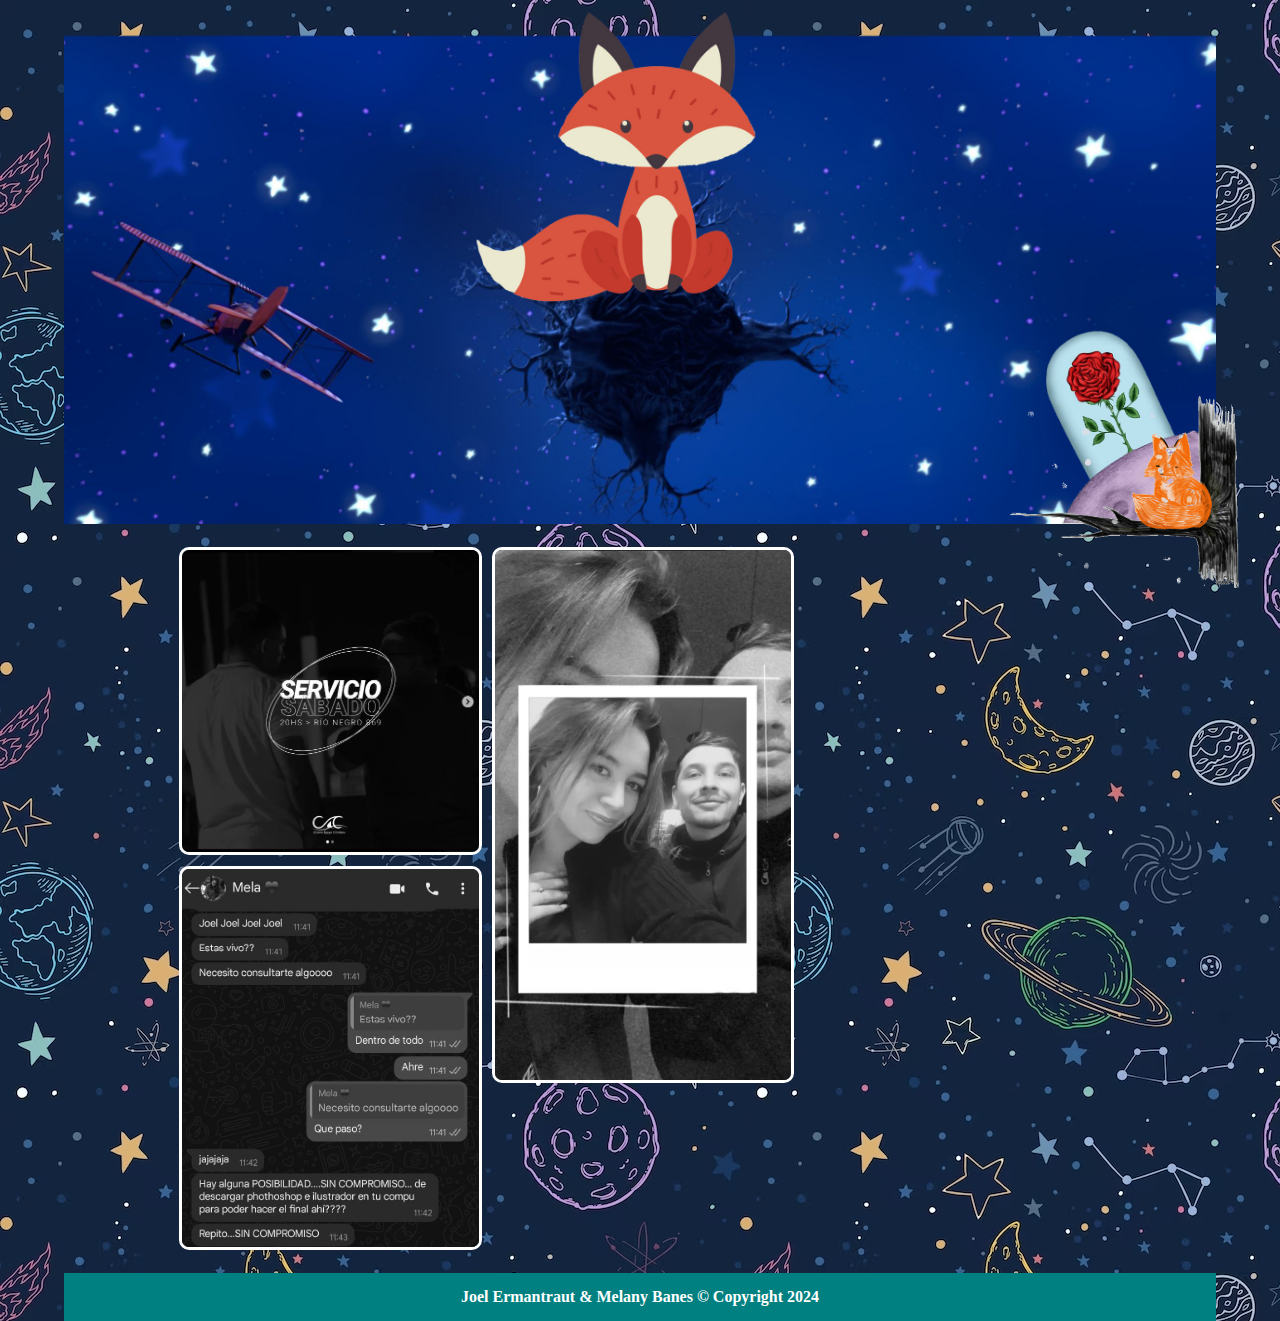
==== subpages/gallery/gallery-index.html @ 261c9339 "Big changes. Added GIFs, new pages, applied lazy load" ====
<!DOCTYPE html>
<html lang="es">
<head>
    <meta charset="UTF-8">
    <meta name="viewport" content="width=device-width, initial-scale=1.0">
    <link rel="stylesheet" href="../../css/reset.css">
    <link rel="stylesheet" href="../../css/styles.css">
    <link rel="stylesheet" href="../../css/media-queries.css">
    <link rel="stylesheet" href="styles.css">
    <link type="text/css" rel="stylesheet" href="../../css/lightgallery-bundle.min.css" />
    <title>Galeria</title>
</head>
<body>
    <div class="container">

        <div class="container-shadow">

            <div class="intro">
                <img src="../../images/intro.png" alt="Portada">
    
                <div class="fox-in-tree">
                    <img src="../../images/fox-in-tree.gif" alt="Fox in Tree">
                </div>
            </div>

            <div id="lightgallery"></div>

            <div class="footer">
                <p>Joel Ermantraut & Melany Banes © Copyright 2024</p>
            </div>

        </div>

    </div>
    <script type="text/javascript" src="../../js/lightgallery.min.js"></script>
    <script type="text/javascript" src="script.js"></script>
</body>
</html>
---- css/styles.css ----
html, body, .container {
    color: rgb(255, 255, 255);
}

img {
    width: 100%;
    height: auto;
}

a {
    color: white;
}
a:visited {
    color: white;
}

.container {
    background-image: url("../images/space-background.jpg");
    background-repeat: repeat;

    overflow: hidden;

    display: flex;
    justify-content: center;
}

.intro {
    position: relative;
}

.fox-in-tree {
    position: absolute;
    right: -2%;
    top: 75%;
    z-index: 1000;

    width: 20%;
}

.title {
    text-align: center;
    font-size: 2.25em;

    padding: 0.5em;
    margin: .5em 0;

    background: black;
}

.pink-button {
    cursor: pointer;
}

.first-chat {
    margin: .5em 0;

    display: flex;
    justify-content: center;
    align-items: start;
}
.first-chat .subtitle {
    font-size: 1.5em;

    margin: 0.5em 0.25em;
    padding: 0.5em;
    border-bottom: 1px solid white;
}
.first-chat .img-wrapper {
    display: flex;
    padding: 0 0.5em;
}
.first-chat .img-wrapper img {
    margin-right: .1em;
}

.inline-gallery-container {
    width: 35%;

    height: 0;
    padding-bottom: 65%;
}

.first-chat .subpages {
    width: 50%;

    margin-left: 2em;
}
.first-chat .subpages h1 {
    font-size: 2em;

    background: black;

    padding: 0.5em;
}
.first-chat .subpages .planets {
    display: flex;
    justify-content: start;
    align-items: center;
}
.first-chat .subpages .planets .planet {
    width: 30%;
    height: 30%;

    margin: 1em;

    position: relative;

    cursor: pointer;
}
.first-chat .subpages .planets .planet img {
    width: 100%;
}
.first-chat .subpages .planets .planet div[class^='icon-'] {
    width: 100%;

    font-size: 2em;
    text-align: center;

    position: absolute;
    top: 50%;

    transform: translateY(-50%);
}

.phrase-bd, .title-bd {
    background: linear-gradient(
        45deg,
        rgba(255, 0, 0, 1) 0%,
        rgba(255, 154, 0, 1) 10%,
        rgba(208, 222, 33, 1) 20%,
        rgba(79, 220, 74, 1) 30%,
        rgba(63, 218, 216, 1) 40%,
        rgba(47, 201, 226, 1) 50%,
        rgba(28, 127, 238, 1) 60%,
        rgba(95, 21, 242, 1) 70%,
        rgba(186, 12, 248, 1) 80%,
        rgba(251, 7, 217, 1) 90%,
        rgba(255, 0, 0, 1) 100%
    );

    height: 2px;
    width: 100%;

    margin-top: 0.35em;
}

.phrase {
    color: white;
    font-weight: bold;

    text-align: center;
    font-size: 1.75em;

    padding: 0.5em;
    margin: 0.5em 0;

    background: black;
}

.phrase-1 span {
    color: rgb(255, 9, 173);
    font-weight: bold;
}
.phrase-1.white {
    color: white;
}
.phrase-1.pink {
    color: rgb(255, 9, 173);

    transition: color 1s;
}

.inline-gallery-container {
    background-color: rgba(0, 0, 0, 0.5);
}

.to-top {
    width: 7%;
    border: 2px solid white;

    position: fixed;
    right: 2em;
    bottom: 1em;

    display: block;
}
.to-top.hide {
    visibility: hidden;
    opacity: 0;

    transition: all .5s;
}
.to-top.show {
    visibility: visible;
    opacity: 1;

    cursor: pointer;

    transition: all .5s;
}
.to-top p {
    position: absolute;
    top: 0;
    left: 0;

    width: 100%;
    height: 100%;

    display: flex;
    justify-content: center;
    align-items: center;
    
    background: rgba(0, 0, 0, 0.5);

    font-size: 3em;
    color: white;

    cursor: pointer;
}

.footer {
    padding: 1em;
    
    text-align: center;
    font-size: 1em;
    font-weight: bold;

    background: teal;
}
---- css/media-queries.css ----
@media screen and (min-width: 1200px) {
    body {
        font-size: 16px;
    }
    .container-shadow {
        width: 90vw;
    }
    #lightgallery {
        column-count: 3;
        /* Esta linea hace la magia */
    }
}

@media screen and (min-width: 768px) and (max-width: 1200px) {
    body {
        font-size: 14px;
    }
    .container-shadow {
        width: 100vw;
    }
    #lightgallery {
        column-count: 2;
        /* Esta linea hace la magia */
    }
}

@media screen and (min-width: 300px) and (max-width: 768px) {
    body {
        font-size: 12px;
    }
    .container-shadow {
        width: 100vw;
    }
    #lightgallery {
        column-count: 1;
        /* Esta linea hace la magia */
    }
}
---- subpages/gallery/styles.css ----
#lightgallery {
    max-width: 80%;

    margin: 1em auto;
}
#lightgallery img {
    margin: 0.25em 0;
    border: 3px solid white;
    border-radius: 10px;

    filter: grayscale(100);
}
---- css/lightgallery-bundle.min.css ----
@font-face{font-family:lg;src:url(../fonts/lg.woff2?io9a6k) format("woff2"),url(../fonts/lg.ttf?io9a6k) format("truetype"),url(../fonts/lg.woff?io9a6k) format("woff"),url(../fonts/lg.svg?io9a6k#lg) format("svg");font-weight:400;font-style:normal;font-display:block}.lg-icon{font-family:lg!important;speak:never;font-style:normal;font-weight:400;font-variant:normal;text-transform:none;line-height:1;-webkit-font-smoothing:antialiased;-moz-osx-font-smoothing:grayscale}.lg-container{font-family:system-ui,-apple-system,"Segoe UI",Roboto,"Helvetica Neue",Arial,"Noto Sans","Liberation Sans",sans-serif,"Apple Color Emoji","Segoe UI Emoji","Segoe UI Symbol","Noto Color Emoji"}.lg-next,.lg-prev{background-color:rgba(0,0,0,.45);border-radius:2px;color:#999;cursor:pointer;display:block;font-size:22px;margin-top:-10px;padding:8px 10px 9px;position:absolute;top:50%;z-index:1084;outline:0;border:none}.lg-next.disabled,.lg-prev.disabled{opacity:0!important;cursor:default}.lg-next:hover:not(.disabled),.lg-prev:hover:not(.disabled){color:#fff}.lg-single-item .lg-next,.lg-single-item .lg-prev{display:none}.lg-next{right:20px}.lg-next:before{content:"\e095"}.lg-prev{left:20px}.lg-prev:after{content:"\e094"}@-webkit-keyframes lg-right-end{0%{left:0}50%{left:-30px}100%{left:0}}@-moz-keyframes lg-right-end{0%{left:0}50%{left:-30px}100%{left:0}}@-ms-keyframes lg-right-end{0%{left:0}50%{left:-30px}100%{left:0}}@keyframes lg-right-end{0%{left:0}50%{left:-30px}100%{left:0}}@-webkit-keyframes lg-left-end{0%{left:0}50%{left:30px}100%{left:0}}@-moz-keyframes lg-left-end{0%{left:0}50%{left:30px}100%{left:0}}@-ms-keyframes lg-left-end{0%{left:0}50%{left:30px}100%{left:0}}@keyframes lg-left-end{0%{left:0}50%{left:30px}100%{left:0}}.lg-outer.lg-right-end .lg-object{-webkit-animation:lg-right-end .3s;-o-animation:lg-right-end .3s;animation:lg-right-end .3s;position:relative}.lg-outer.lg-left-end .lg-object{-webkit-animation:lg-left-end .3s;-o-animation:lg-left-end .3s;animation:lg-left-end .3s;position:relative}.lg-toolbar{z-index:1082;left:0;position:absolute;top:0;width:100%}.lg-media-overlap .lg-toolbar{background-image:linear-gradient(0deg,rgba(0,0,0,0),rgba(0,0,0,.4))}.lg-toolbar .lg-icon{color:#999;cursor:pointer;float:right;font-size:24px;height:47px;line-height:27px;padding:10px 0;text-align:center;width:50px;text-decoration:none!important;outline:medium none;will-change:color;-webkit-transition:color .2s linear;-o-transition:color .2s linear;transition:color .2s linear;background:0 0;border:none;box-shadow:none}.lg-toolbar .lg-icon.lg-icon-18{font-size:18px}.lg-toolbar .lg-icon:hover{color:#fff}.lg-toolbar .lg-close:after{content:"\e070"}.lg-toolbar .lg-maximize{font-size:22px}.lg-toolbar .lg-maximize:after{content:"\e90a"}.lg-toolbar .lg-download:after{content:"\e0f2"}.lg-sub-html{color:#eee;font-size:16px;padding:10px 40px;text-align:center;z-index:1080;opacity:0;-webkit-transition:opacity .2s ease-out 0s;-o-transition:opacity .2s ease-out 0s;transition:opacity .2s ease-out 0s}.lg-sub-html h4{margin:0;font-size:13px;font-weight:700}.lg-sub-html p{font-size:12px;margin:5px 0 0}.lg-sub-html a{color:inherit}.lg-sub-html a:hover{text-decoration:underline}.lg-media-overlap .lg-sub-html{background-image:linear-gradient(180deg,rgba(0,0,0,0),rgba(0,0,0,.6))}.lg-item .lg-sub-html{position:absolute;bottom:0;right:0;left:0}.lg-error-msg{font-size:14px;color:#999}.lg-counter{color:#999;display:inline-block;font-size:16px;padding-left:20px;padding-top:12px;height:47px;vertical-align:middle}.lg-closing .lg-next,.lg-closing .lg-prev,.lg-closing .lg-sub-html,.lg-closing .lg-toolbar{opacity:0;-webkit-transition:-webkit-transform .08 cubic-bezier(0,0,.25,1) 0s,opacity .08 cubic-bezier(0,0,.25,1) 0s,color .08 linear;-moz-transition:-moz-transform .08 cubic-bezier(0,0,.25,1) 0s,opacity .08 cubic-bezier(0,0,.25,1) 0s,color .08 linear;-o-transition:-o-transform .08 cubic-bezier(0,0,.25,1) 0s,opacity .08 cubic-bezier(0,0,.25,1) 0s,color .08 linear;transition:transform .08 cubic-bezier(0,0,.25,1) 0s,opacity .08 cubic-bezier(0,0,.25,1) 0s,color .08 linear}body:not(.lg-from-hash) .lg-outer.lg-start-zoom .lg-item:not(.lg-zoomable) .lg-img-wrap,body:not(.lg-from-hash) .lg-outer.lg-start-zoom .lg-item:not(.lg-zoomable) .lg-video-cont{opacity:0;-moz-transform:scale3d(.5,.5,.5);-o-transform:scale3d(.5,.5,.5);-ms-transform:scale3d(.5,.5,.5);-webkit-transform:scale3d(.5,.5,.5);transform:scale3d(.5,.5,.5);will-change:transform,opacity;-webkit-transition:-webkit-transform 250ms cubic-bezier(0,0,.25,1) 0s,opacity 250ms cubic-bezier(0,0,.25,1)!important;-moz-transition:-moz-transform 250ms cubic-bezier(0,0,.25,1) 0s,opacity 250ms cubic-bezier(0,0,.25,1)!important;-o-transition:-o-transform 250ms cubic-bezier(0,0,.25,1) 0s,opacity 250ms cubic-bezier(0,0,.25,1)!important;transition:transform 250ms cubic-bezier(0,0,.25,1) 0s,opacity 250ms cubic-bezier(0,0,.25,1)!important}body:not(.lg-from-hash) .lg-outer.lg-start-zoom .lg-item:not(.lg-zoomable).lg-complete .lg-img-wrap,body:not(.lg-from-hash) .lg-outer.lg-start-zoom .lg-item:not(.lg-zoomable).lg-complete .lg-video-cont{opacity:1;-moz-transform:scale3d(1,1,1);-o-transform:scale3d(1,1,1);-ms-transform:scale3d(1,1,1);-webkit-transform:scale3d(1,1,1);transform:scale3d(1,1,1)}.lg-icon:focus-visible{color:#fff;border-radius:3px;outline:1px dashed rgba(255,255,255,.6)}.lg-toolbar .lg-icon:focus-visible{border-radius:8px;outline-offset:-5px}.lg-outer .lg-thumb-outer{background-color:#0d0a0a;width:100%;max-height:350px;overflow:hidden;float:left}.lg-outer .lg-thumb-outer.lg-grab .lg-thumb-item{cursor:-webkit-grab;cursor:-moz-grab;cursor:-o-grab;cursor:-ms-grab;cursor:grab}.lg-outer .lg-thumb-outer.lg-grabbing .lg-thumb-item{cursor:move;cursor:-webkit-grabbing;cursor:-moz-grabbing;cursor:-o-grabbing;cursor:-ms-grabbing;cursor:grabbing}.lg-outer .lg-thumb-outer.lg-dragging .lg-thumb{-webkit-transition-duration:0s!important;transition-duration:0s!important}.lg-outer .lg-thumb-outer.lg-rebuilding-thumbnails .lg-thumb{-webkit-transition-duration:0s!important;transition-duration:0s!important}.lg-outer .lg-thumb-outer.lg-thumb-align-middle{text-align:center}.lg-outer .lg-thumb-outer.lg-thumb-align-left{text-align:left}.lg-outer .lg-thumb-outer.lg-thumb-align-right{text-align:right}.lg-outer.lg-single-item .lg-thumb-outer{display:none}.lg-outer .lg-thumb{padding:5px 0;height:100%;margin-bottom:-5px;display:inline-block;vertical-align:middle}@media (min-width:768px){.lg-outer .lg-thumb{padding:10px 0}}.lg-outer .lg-thumb-item{cursor:pointer;float:left;overflow:hidden;height:100%;border-radius:2px;margin-bottom:5px;will-change:border-color}@media (min-width:768px){.lg-outer .lg-thumb-item{border-radius:4px;border:2px solid #fff;-webkit-transition:border-color .25s ease;-o-transition:border-color .25s ease;transition:border-color .25s ease}}.lg-outer .lg-thumb-item.active,.lg-outer .lg-thumb-item:hover{border-color:#a90707}.lg-outer .lg-thumb-item img{width:100%;height:100%;object-fit:cover;display:block}.lg-outer.lg-can-toggle .lg-item{padding-bottom:0}.lg-outer .lg-toggle-thumb:after{content:"\e1ff"}.lg-outer.lg-animate-thumb .lg-thumb{-webkit-transition-timing-function:cubic-bezier(.215,.61,.355,1);transition-timing-function:cubic-bezier(.215,.61,.355,1)}.lg-outer .lg-video-cont{text-align:center;display:inline-block;vertical-align:middle;position:relative}.lg-outer .lg-video-cont .lg-object{width:100%!important;height:100%!important}.lg-outer .lg-has-iframe .lg-video-cont{-webkit-overflow-scrolling:touch;overflow:auto}.lg-outer .lg-video-object{position:absolute;left:0;right:0;width:100%;height:100%;top:0;bottom:0;z-index:3}.lg-outer .lg-video-poster{z-index:1}.lg-outer .lg-has-video .lg-video-object{opacity:0;will-change:opacity;-webkit-transition:opacity .3s ease-in;-o-transition:opacity .3s ease-in;transition:opacity .3s ease-in}.lg-outer .lg-has-video.lg-video-loaded .lg-video-play-button,.lg-outer .lg-has-video.lg-video-loaded .lg-video-poster{opacity:0!important}.lg-outer .lg-has-video.lg-video-loaded .lg-video-object{opacity:1}@keyframes lg-play-stroke{0%{stroke-dasharray:1,200;stroke-dashoffset:0}50%{stroke-dasharray:89,200;stroke-dashoffset:-35px}100%{stroke-dasharray:89,200;stroke-dashoffset:-124px}}@keyframes lg-play-rotate{100%{-webkit-transform:rotate(360deg);transform:rotate(360deg)}}.lg-video-play-button{width:18%;max-width:140px;position:absolute;top:50%;left:50%;z-index:2;cursor:pointer;transform:translate(-50%,-50%) scale(1);will-change:opacity,transform;-webkit-transition:-webkit-transform .25s cubic-bezier(.17,.88,.32,1.28),opacity .1s;-moz-transition:-moz-transform .25s cubic-bezier(.17,.88,.32,1.28),opacity .1s;-o-transition:-o-transform .25s cubic-bezier(.17,.88,.32,1.28),opacity .1s;transition:transform .25s cubic-bezier(.17,.88,.32,1.28),opacity .1s}.lg-video-play-button:hover .lg-video-play-icon,.lg-video-play-button:hover .lg-video-play-icon-bg{opacity:1}.lg-video-play-icon-bg{fill:none;stroke-width:3%;stroke:#fcfcfc;opacity:.6;will-change:opacity;-webkit-transition:opacity .12s ease-in;-o-transition:opacity .12s ease-in;transition:opacity .12s ease-in}.lg-video-play-icon-circle{position:absolute;top:0;left:0;bottom:0;right:0;fill:none;stroke-width:3%;stroke:rgba(30,30,30,.9);stroke-opacity:1;stroke-linecap:round;stroke-dasharray:200;stroke-dashoffset:200}.lg-video-play-icon{position:absolute;width:25%;max-width:120px;left:50%;top:50%;transform:translate3d(-50%,-50%,0);opacity:.6;will-change:opacity;-webkit-transition:opacity .12s ease-in;-o-transition:opacity .12s ease-in;transition:opacity .12s ease-in}.lg-video-play-icon .lg-video-play-icon-inner{fill:#fcfcfc}.lg-video-loading .lg-video-play-icon-circle{animation:lg-play-rotate 2s linear .25s infinite,lg-play-stroke 1.5s ease-in-out .25s infinite}.lg-video-loaded .lg-video-play-button{opacity:0;transform:translate(-50%,-50%) scale(.7)}.lg-progress-bar{background-color:#333;height:5px;left:0;position:absolute;top:0;width:100%;z-index:1083;opacity:0;will-change:opacity;-webkit-transition:opacity 80ms ease 0s;-moz-transition:opacity 80ms ease 0s;-o-transition:opacity 80ms ease 0s;transition:opacity 80ms ease 0s}.lg-progress-bar .lg-progress{background-color:#a90707;height:5px;width:0}.lg-progress-bar.lg-start .lg-progress{width:100%}.lg-show-autoplay .lg-progress-bar{opacity:1}.lg-autoplay-button:after{content:"\e01d"}.lg-show-autoplay .lg-autoplay-button:after{content:"\e01a"}.lg-single-item .lg-autoplay-button{opacity:.75;pointer-events:none}.lg-outer.lg-css3.lg-zoom-dragging .lg-item.lg-complete.lg-zoomable .lg-image,.lg-outer.lg-css3.lg-zoom-dragging .lg-item.lg-complete.lg-zoomable .lg-img-wrap{-webkit-transition-duration:0s!important;transition-duration:0s!important}.lg-outer.lg-use-transition-for-zoom .lg-item.lg-complete.lg-zoomable .lg-img-wrap{will-change:transform;-webkit-transition:-webkit-transform .5s cubic-bezier(.12,.415,.01,1.19) 0s;-moz-transition:-moz-transform .5s cubic-bezier(.12,.415,.01,1.19) 0s;-o-transition:-o-transform .5s cubic-bezier(.12,.415,.01,1.19) 0s;transition:transform .5s cubic-bezier(.12,.415,.01,1.19) 0s}.lg-outer.lg-use-transition-for-zoom.lg-zoom-drag-transition .lg-item.lg-complete.lg-zoomable .lg-img-wrap{will-change:transform;-webkit-transition:-webkit-transform .8s cubic-bezier(0,0,.25,1) 0s;-moz-transition:-moz-transform .8s cubic-bezier(0,0,.25,1) 0s;-o-transition:-o-transform .8s cubic-bezier(0,0,.25,1) 0s;transition:transform .8s cubic-bezier(0,0,.25,1) 0s}.lg-outer .lg-item.lg-complete.lg-zoomable .lg-img-wrap{-webkit-transform:translate3d(0,0,0);transform:translate3d(0,0,0);-webkit-backface-visibility:hidden;-moz-backface-visibility:hidden;backface-visibility:hidden}.lg-outer .lg-item.lg-complete.lg-zoomable .lg-dummy-img,.lg-outer .lg-item.lg-complete.lg-zoomable .lg-image{-webkit-transform:scale3d(1,1,1);transform:scale3d(1,1,1);-webkit-transition:-webkit-transform .5s cubic-bezier(.12,.415,.01,1.19) 0s,opacity .15s!important;-moz-transition:-moz-transform .5s cubic-bezier(.12,.415,.01,1.19) 0s,opacity .15s!important;-o-transition:-o-transform .5s cubic-bezier(.12,.415,.01,1.19) 0s,opacity .15s!important;transition:transform .5s cubic-bezier(.12,.415,.01,1.19) 0s,opacity .15s!important;-webkit-backface-visibility:hidden;-moz-backface-visibility:hidden;backface-visibility:hidden}.lg-outer .lg-item.lg-complete.lg-zoomable .lg-dummy-img.no-transition,.lg-outer .lg-item.lg-complete.lg-zoomable .lg-image.no-transition{transition:none!important}.lg-outer .lg-item.lg-complete.lg-zoomable .lg-dummy-img.reset-transition,.lg-outer .lg-item.lg-complete.lg-zoomable .lg-image.reset-transition{transform:scale3d(1,1,1) translate3d(-50%,-50%,0)!important;max-width:none!important;max-height:none!important;top:50%!important;left:50%!important}.lg-outer .lg-item.lg-complete.lg-zoomable .lg-dummy-img.reset-transition-x,.lg-outer .lg-item.lg-complete.lg-zoomable .lg-image.reset-transition-x{transform:scale3d(1,1,1) translate3d(-50%,0,0)!important;top:0!important;left:50%!important;max-width:none!important;max-height:none!important}.lg-outer .lg-item.lg-complete.lg-zoomable .lg-dummy-img.reset-transition-y,.lg-outer .lg-item.lg-complete.lg-zoomable .lg-image.reset-transition-y{transform:scale3d(1,1,1) translate3d(0,-50%,0)!important;top:50%!important;left:0!important;max-width:none!important;max-height:none!important}.lg-icon.lg-zoom-in:after{content:"\e311"}.lg-actual-size .lg-icon.lg-zoom-in{opacity:.5;pointer-events:none}.lg-icon.lg-actual-size{font-size:20px}.lg-icon.lg-actual-size:after{content:"\e033"}.lg-icon.lg-zoom-out{opacity:.5;pointer-events:none}.lg-icon.lg-zoom-out:after{content:"\e312"}.lg-zoomed .lg-icon.lg-zoom-out{opacity:1;pointer-events:auto}.lg-outer.lg-first-slide-loading .lg-actual-size,.lg-outer.lg-first-slide-loading .lg-zoom-in,.lg-outer.lg-first-slide-loading .lg-zoom-out,.lg-outer[data-lg-slide-type=iframe] .lg-actual-size,.lg-outer[data-lg-slide-type=iframe] .lg-zoom-in,.lg-outer[data-lg-slide-type=iframe] .lg-zoom-out,.lg-outer[data-lg-slide-type=video] .lg-actual-size,.lg-outer[data-lg-slide-type=video] .lg-zoom-in,.lg-outer[data-lg-slide-type=video] .lg-zoom-out{opacity:.75;pointer-events:none}.lg-outer .lg-pager-outer{text-align:center;z-index:1080;height:10px;margin-bottom:10px}.lg-outer .lg-pager-outer.lg-pager-hover .lg-pager-cont{overflow:visible}.lg-outer.lg-single-item .lg-pager-outer{display:none}.lg-outer .lg-pager-cont{cursor:pointer;display:inline-block;overflow:hidden;position:relative;vertical-align:top;margin:0 5px}.lg-outer .lg-pager-cont:hover .lg-pager-thumb-cont{opacity:1;-webkit-transform:translate3d(0,0,0);transform:translate3d(0,0,0)}.lg-outer .lg-pager-cont.lg-pager-active .lg-pager{box-shadow:0 0 0 2px #fff inset}.lg-outer .lg-pager-thumb-cont{background-color:#fff;color:#fff;bottom:100%;height:83px;left:0;margin-bottom:20px;margin-left:-60px;opacity:0;padding:5px;position:absolute;width:120px;border-radius:3px;will-change:transform,opacity;-webkit-transition:opacity .15s ease 0s,-webkit-transform .15s ease 0s;-moz-transition:opacity .15s ease 0s,-moz-transform .15s ease 0s;-o-transition:opacity .15s ease 0s,-o-transform .15s ease 0s;transition:opacity .15s ease 0s,transform .15s ease 0s;-webkit-transform:translate3d(0,5px,0);transform:translate3d(0,5px,0)}.lg-outer .lg-pager-thumb-cont img{width:100%;height:100%}.lg-outer .lg-pager{background-color:rgba(255,255,255,.5);border-radius:50%;box-shadow:0 0 0 8px rgba(255,255,255,.7) inset;display:block;height:12px;-webkit-transition:box-shadow .3s ease 0s;-o-transition:box-shadow .3s ease 0s;transition:box-shadow .3s ease 0s;width:12px}.lg-outer .lg-pager:focus,.lg-outer .lg-pager:hover{box-shadow:0 0 0 8px #fff inset}.lg-outer .lg-caret{border-left:10px solid transparent;border-right:10px solid transparent;border-top:10px dashed;bottom:-10px;display:inline-block;height:0;left:50%;margin-left:-5px;position:absolute;vertical-align:middle;width:0}.lg-fullscreen:after{content:"\e20c"}.lg-fullscreen-on .lg-fullscreen:after{content:"\e20d"}.lg-outer .lg-dropdown-overlay{background-color:rgba(0,0,0,.25);bottom:0;cursor:default;left:0;position:absolute;right:0;top:0;z-index:1081;opacity:0;visibility:hidden;will-change:visibility,opacity;-webkit-transition:visibility 0s linear .18s,opacity .18s linear 0s;-o-transition:visibility 0s linear .18s,opacity .18s linear 0s;transition:visibility 0s linear .18s,opacity .18s linear 0s}.lg-outer.lg-dropdown-active .lg-dropdown,.lg-outer.lg-dropdown-active .lg-dropdown-overlay{-webkit-transition-delay:0s;transition-delay:0s;-moz-transform:translate3d(0,0,0);-o-transform:translate3d(0,0,0);-ms-transform:translate3d(0,0,0);-webkit-transform:translate3d(0,0,0);transform:translate3d(0,0,0);opacity:1;visibility:visible}.lg-outer.lg-dropdown-active .lg-share{color:#fff}.lg-outer .lg-dropdown{background-color:#fff;border-radius:2px;font-size:14px;list-style-type:none;margin:0;padding:10px 0;position:absolute;right:0;text-align:left;top:50px;opacity:0;visibility:hidden;-moz-transform:translate3d(0,5px,0);-o-transform:translate3d(0,5px,0);-ms-transform:translate3d(0,5px,0);-webkit-transform:translate3d(0,5px,0);transform:translate3d(0,5px,0);will-change:visibility,opacity,transform;-webkit-transition:-webkit-transform .18s linear 0s,visibility 0s linear .5s,opacity .18s linear 0s;-moz-transition:-moz-transform .18s linear 0s,visibility 0s linear .5s,opacity .18s linear 0s;-o-transition:-o-transform .18s linear 0s,visibility 0s linear .5s,opacity .18s linear 0s;transition:transform .18s linear 0s,visibility 0s linear .5s,opacity .18s linear 0s}.lg-outer .lg-dropdown:after{content:"";display:block;height:0;width:0;position:absolute;border:8px solid transparent;border-bottom-color:#fff;right:16px;top:-16px}.lg-outer .lg-dropdown>li:last-child{margin-bottom:0}.lg-outer .lg-dropdown>li:hover a{color:#333}.lg-outer .lg-dropdown a{color:#333;display:block;white-space:pre;padding:4px 12px;font-family:"Open Sans","Helvetica Neue",Helvetica,Arial,sans-serif;font-size:12px}.lg-outer .lg-dropdown a:hover{background-color:rgba(0,0,0,.07)}.lg-outer .lg-dropdown .lg-dropdown-text{display:inline-block;line-height:1;margin-top:-3px;vertical-align:middle}.lg-outer .lg-dropdown .lg-icon{color:#333;display:inline-block;float:none;font-size:20px;height:auto;line-height:1;margin-right:8px;padding:0;vertical-align:middle;width:auto}.lg-outer .lg-share{position:relative}.lg-outer .lg-share:after{content:"\e80d"}.lg-outer .lg-share-facebook .lg-icon{color:#3b5998}.lg-outer .lg-share-facebook .lg-icon:after{content:"\e904"}.lg-outer .lg-share-twitter .lg-icon{color:#00aced}.lg-outer .lg-share-twitter .lg-icon:after{content:"\e907"}.lg-outer .lg-share-pinterest .lg-icon{color:#cb2027}.lg-outer .lg-share-pinterest .lg-icon:after{content:"\e906"}.lg-comment-box{width:420px;max-width:100%;position:absolute;right:0;top:0;bottom:0;z-index:9999;background-color:#fff;will-change:transform;-moz-transform:translate3d(100%,0,0);-o-transform:translate3d(100%,0,0);-ms-transform:translate3d(100%,0,0);-webkit-transform:translate3d(100%,0,0);transform:translate3d(100%,0,0);-webkit-transition:-webkit-transform .4s cubic-bezier(0,0,.25,1) 0s;-moz-transition:-moz-transform .4s cubic-bezier(0,0,.25,1) 0s;-o-transition:-o-transform .4s cubic-bezier(0,0,.25,1) 0s;transition:transform .4s cubic-bezier(0,0,.25,1) 0s}.lg-comment-box .lg-comment-title{margin:0;color:#fff;font-size:18px}.lg-comment-box .lg-comment-header{background-color:#000;padding:12px 20px;position:absolute;left:0;right:0;top:0}.lg-comment-box .lg-comment-body{height:100%!important;padding-top:43px!important;width:100%!important}.lg-comment-box .fb-comments{height:100%;width:100%;background:url(../images/loading.gif) no-repeat scroll center center #fff;overflow-y:auto;display:inline-block}.lg-comment-box .fb-comments[fb-xfbml-state=rendered]{background-image:none}.lg-comment-box .fb-comments>span{max-width:100%}.lg-comment-box .lg-comment-close{position:absolute;right:5px;top:12px;cursor:pointer;font-size:20px;color:#999;will-change:color;-webkit-transition:color .2s linear;-o-transition:color .2s linear;transition:color .2s linear}.lg-comment-box .lg-comment-close:hover{color:#fff}.lg-comment-box .lg-comment-close:after{content:"\e070"}.lg-comment-box iframe{max-width:100%!important;width:100%!important}.lg-comment-box #disqus_thread{padding:0 20px}.lg-outer .lg-comment-overlay{background-color:rgba(0,0,0,.25);bottom:0;cursor:default;left:0;position:fixed;right:0;top:0;z-index:1081;opacity:0;visibility:hidden;will-change:visibility,opacity;-webkit-transition:visibility 0s linear .18s,opacity .18s linear 0s;-o-transition:visibility 0s linear .18s,opacity .18s linear 0s;transition:visibility 0s linear .18s,opacity .18s linear 0s}.lg-outer .lg-comment-toggle:after{content:"\e908"}.lg-outer.lg-comment-active .lg-comment-overlay{-webkit-transition-delay:0s;transition-delay:0s;-moz-transform:translate3d(0,0,0);-o-transform:translate3d(0,0,0);-ms-transform:translate3d(0,0,0);-webkit-transform:translate3d(0,0,0);transform:translate3d(0,0,0);opacity:1;visibility:visible}.lg-outer.lg-comment-active .lg-comment-toggle{color:#fff}.lg-outer.lg-comment-active .lg-comment-box{-moz-transform:translate3d(0,0,0);-o-transform:translate3d(0,0,0);-ms-transform:translate3d(0,0,0);-webkit-transform:translate3d(0,0,0);transform:translate3d(0,0,0)}.lg-outer .lg-img-rotate{position:absolute;left:0;right:0;top:0;bottom:0;-webkit-transition:-webkit-transform .4s cubic-bezier(0,0,.25,1) 0s;-moz-transition:-moz-transform .4s cubic-bezier(0,0,.25,1) 0s;-o-transition:-o-transform .4s cubic-bezier(0,0,.25,1) 0s;transition:transform .4s cubic-bezier(0,0,.25,1) 0s}.lg-outer[data-lg-slide-type=iframe] .lg-flip-hor,.lg-outer[data-lg-slide-type=iframe] .lg-flip-ver,.lg-outer[data-lg-slide-type=iframe] .lg-rotate-left,.lg-outer[data-lg-slide-type=iframe] .lg-rotate-right,.lg-outer[data-lg-slide-type=video] .lg-flip-hor,.lg-outer[data-lg-slide-type=video] .lg-flip-ver,.lg-outer[data-lg-slide-type=video] .lg-rotate-left,.lg-outer[data-lg-slide-type=video] .lg-rotate-right{opacity:.75;pointer-events:none}.lg-outer .lg-img-rotate:before{content:"";display:inline-block;height:100%;vertical-align:middle}.lg-rotate-left:after{content:"\e900"}.lg-rotate-right:after{content:"\e901"}.lg-icon.lg-flip-hor,.lg-icon.lg-flip-ver{font-size:26px}.lg-flip-ver:after{content:"\e903"}.lg-flip-hor:after{content:"\e902"}.lg-medium-zoom-item{cursor:zoom-in}.lg-medium-zoom .lg-outer{cursor:zoom-out}.lg-medium-zoom .lg-outer.lg-grab img.lg-object{cursor:zoom-out}.lg-medium-zoom .lg-outer.lg-grabbing img.lg-object{cursor:zoom-out}.lg-relative-caption .lg-outer .lg-sub-html{white-space:normal;bottom:auto;padding:0;background-image:none}.lg-relative-caption .lg-outer .lg-relative-caption-item{opacity:0;padding:16px 0;transition:.5s opacity ease}.lg-relative-caption .lg-outer .lg-show-caption .lg-relative-caption-item{opacity:1}.lg-group:after{content:"";display:table;clear:both}.lg-container{display:none;outline:0}.lg-container.lg-show{display:block}.lg-on{scroll-behavior:unset}.lg-overlay-open{overflow:hidden}.lg-hide-sub-html .lg-sub-html,.lg-next,.lg-pager-outer,.lg-prev,.lg-toolbar{opacity:0;will-change:transform,opacity;-webkit-transition:-webkit-transform .25s cubic-bezier(0,0,.25,1) 0s,opacity .25s cubic-bezier(0,0,.25,1) 0s;-moz-transition:-moz-transform .25s cubic-bezier(0,0,.25,1) 0s,opacity .25s cubic-bezier(0,0,.25,1) 0s;-o-transition:-o-transform .25s cubic-bezier(0,0,.25,1) 0s,opacity .25s cubic-bezier(0,0,.25,1) 0s;transition:transform .25s cubic-bezier(0,0,.25,1) 0s,opacity .25s cubic-bezier(0,0,.25,1) 0s}.lg-show-in .lg-next,.lg-show-in .lg-pager-outer,.lg-show-in .lg-prev,.lg-show-in .lg-toolbar{opacity:1}.lg-show-in.lg-hide-sub-html .lg-sub-html{opacity:1}.lg-show-in .lg-hide-items .lg-prev{opacity:0;-webkit-transform:translate3d(-10px,0,0);transform:translate3d(-10px,0,0)}.lg-show-in .lg-hide-items .lg-next{opacity:0;-webkit-transform:translate3d(10px,0,0);transform:translate3d(10px,0,0)}.lg-show-in .lg-hide-items .lg-toolbar{opacity:0;-webkit-transform:translate3d(0,-10px,0);transform:translate3d(0,-10px,0)}.lg-show-in .lg-hide-items.lg-hide-sub-html .lg-sub-html{opacity:0;-webkit-transform:translate3d(0,20px,0);transform:translate3d(0,20px,0)}.lg-outer{width:100%;height:100%;position:fixed;top:0;left:0;z-index:1050;text-align:left;opacity:.001;outline:0;will-change:auto;overflow:hidden;-webkit-transition:opacity .15s ease 0s;-o-transition:opacity .15s ease 0s;transition:opacity .15s ease 0s}.lg-outer *{-webkit-box-sizing:border-box;-moz-box-sizing:border-box;box-sizing:border-box}.lg-outer.lg-zoom-from-image{opacity:1}.lg-outer.lg-visible{opacity:1}.lg-outer.lg-css3 .lg-item:not(.lg-start-end-progress).lg-current,.lg-outer.lg-css3 .lg-item:not(.lg-start-end-progress).lg-next-slide,.lg-outer.lg-css3 .lg-item:not(.lg-start-end-progress).lg-prev-slide{-webkit-transition-duration:inherit!important;transition-duration:inherit!important;-webkit-transition-timing-function:inherit!important;transition-timing-function:inherit!important}.lg-outer.lg-css3.lg-dragging .lg-item.lg-current,.lg-outer.lg-css3.lg-dragging .lg-item.lg-next-slide,.lg-outer.lg-css3.lg-dragging .lg-item.lg-prev-slide{-webkit-transition-duration:0s!important;transition-duration:0s!important;opacity:1}.lg-outer.lg-grab img.lg-object{cursor:-webkit-grab;cursor:-moz-grab;cursor:-o-grab;cursor:-ms-grab;cursor:grab}.lg-outer.lg-grabbing img.lg-object{cursor:move;cursor:-webkit-grabbing;cursor:-moz-grabbing;cursor:-o-grabbing;cursor:-ms-grabbing;cursor:grabbing}.lg-outer .lg-content{position:absolute;top:0;left:0;right:0;bottom:0}.lg-outer .lg-inner{width:100%;position:absolute;left:0;top:0;bottom:0;-webkit-transition:opacity 0s;-o-transition:opacity 0s;transition:opacity 0s;white-space:nowrap}.lg-outer .lg-item{display:none!important}.lg-outer .lg-item:not(.lg-start-end-progress){background:url(../images/loading.gif) no-repeat scroll center center transparent}.lg-outer.lg-css3 .lg-current,.lg-outer.lg-css3 .lg-next-slide,.lg-outer.lg-css3 .lg-prev-slide{display:inline-block!important}.lg-outer.lg-css .lg-current{display:inline-block!important}.lg-outer .lg-img-wrap,.lg-outer .lg-item{display:inline-block;text-align:center;position:absolute;width:100%;height:100%}.lg-outer .lg-img-wrap:before,.lg-outer .lg-item:before{content:"";display:inline-block;height:100%;vertical-align:middle}.lg-outer .lg-img-wrap{position:absolute;left:0;right:0;top:0;bottom:0;white-space:nowrap;font-size:0}.lg-outer .lg-item.lg-complete{background-image:none}.lg-outer .lg-item.lg-current{z-index:1060}.lg-outer .lg-object{display:inline-block;vertical-align:middle;max-width:100%;max-height:100%;width:auto;height:auto;position:relative}.lg-outer .lg-empty-html .lg-sub-html,.lg-outer .lg-empty-html.lg-sub-html{display:none}.lg-outer.lg-hide-download .lg-download{opacity:.75;pointer-events:none}.lg-outer .lg-first-slide .lg-dummy-img{position:absolute;top:50%;left:50%}.lg-outer.lg-components-open:not(.lg-zoomed) .lg-components{-webkit-transform:translate3d(0,0,0);transform:translate3d(0,0,0);opacity:1}.lg-outer.lg-components-open:not(.lg-zoomed) .lg-sub-html{opacity:1;transition:opacity .2s ease-out .15s}.lg-backdrop{position:fixed;top:0;left:0;right:0;bottom:0;z-index:1040;background-color:#000;opacity:0;will-change:auto;-webkit-transition:opacity 333ms ease-in 0s;-o-transition:opacity 333ms ease-in 0s;transition:opacity 333ms ease-in 0s}.lg-backdrop.in{opacity:1}.lg-css3.lg-no-trans .lg-current,.lg-css3.lg-no-trans .lg-next-slide,.lg-css3.lg-no-trans .lg-prev-slide{-webkit-transition:none 0s ease 0s!important;-moz-transition:none 0s ease 0s!important;-o-transition:none 0s ease 0s!important;transition:none 0s ease 0s!important}.lg-css3.lg-use-css3 .lg-item{-webkit-backface-visibility:hidden;-moz-backface-visibility:hidden;backface-visibility:hidden}.lg-css3.lg-fade .lg-item{opacity:0}.lg-css3.lg-fade .lg-item.lg-current{opacity:1}.lg-css3.lg-fade .lg-item.lg-current,.lg-css3.lg-fade .lg-item.lg-next-slide,.lg-css3.lg-fade .lg-item.lg-prev-slide{-webkit-transition:opacity .1s ease 0s;-moz-transition:opacity .1s ease 0s;-o-transition:opacity .1s ease 0s;transition:opacity .1s ease 0s}.lg-css3.lg-use-css3 .lg-item.lg-start-progress{-webkit-transition:-webkit-transform 1s cubic-bezier(.175,.885,.32,1.275) 0s;-moz-transition:-moz-transform 1s cubic-bezier(.175,.885,.32,1.275) 0s;-o-transition:-o-transform 1s cubic-bezier(.175,.885,.32,1.275) 0s;transition:transform 1s cubic-bezier(.175,.885,.32,1.275) 0s}.lg-css3.lg-use-css3 .lg-item.lg-start-end-progress{-webkit-transition:-webkit-transform 1s cubic-bezier(0,0,.25,1) 0s;-moz-transition:-moz-transform 1s cubic-bezier(0,0,.25,1) 0s;-o-transition:-o-transform 1s cubic-bezier(0,0,.25,1) 0s;transition:transform 1s cubic-bezier(0,0,.25,1) 0s}.lg-css3.lg-slide.lg-use-css3 .lg-item{opacity:0}.lg-css3.lg-slide.lg-use-css3 .lg-item.lg-prev-slide{-webkit-transform:translate3d(-100%,0,0);transform:translate3d(-100%,0,0)}.lg-css3.lg-slide.lg-use-css3 .lg-item.lg-next-slide{-webkit-transform:translate3d(100%,0,0);transform:translate3d(100%,0,0)}.lg-css3.lg-slide.lg-use-css3 .lg-item.lg-current{-webkit-transform:translate3d(0,0,0);transform:translate3d(0,0,0);opacity:1}.lg-css3.lg-slide.lg-use-css3 .lg-item.lg-current,.lg-css3.lg-slide.lg-use-css3 .lg-item.lg-next-slide,.lg-css3.lg-slide.lg-use-css3 .lg-item.lg-prev-slide{-webkit-transition:-webkit-transform 1s cubic-bezier(0,0,.25,1) 0s,opacity .1s ease 0s;-moz-transition:-moz-transform 1s cubic-bezier(0,0,.25,1) 0s,opacity .1s ease 0s;-o-transition:-o-transform 1s cubic-bezier(0,0,.25,1) 0s,opacity .1s ease 0s;transition:transform 1s cubic-bezier(0,0,.25,1) 0s,opacity .1s ease 0s}.lg-container{display:none}.lg-container.lg-show{display:block}.lg-container.lg-dragging-vertical .lg-backdrop{-webkit-transition-duration:0s!important;transition-duration:0s!important}.lg-container.lg-dragging-vertical .lg-css3 .lg-item.lg-current{-webkit-transition-duration:0s!important;transition-duration:0s!important;opacity:1}.lg-inline .lg-backdrop,.lg-inline .lg-outer{position:absolute}.lg-inline .lg-backdrop{z-index:1}.lg-inline .lg-outer{z-index:2}.lg-inline .lg-maximize:after{content:"\e909"}.lg-components{-webkit-transform:translate3d(0,100%,0);transform:translate3d(0,100%,0);will-change:transform;-webkit-transition:-webkit-transform .35s ease-out 0s;-moz-transition:-moz-transform .35s ease-out 0s;-o-transition:-o-transform .35s ease-out 0s;transition:transform .35s ease-out 0s;z-index:1080;position:absolute;bottom:0;right:0;left:0}
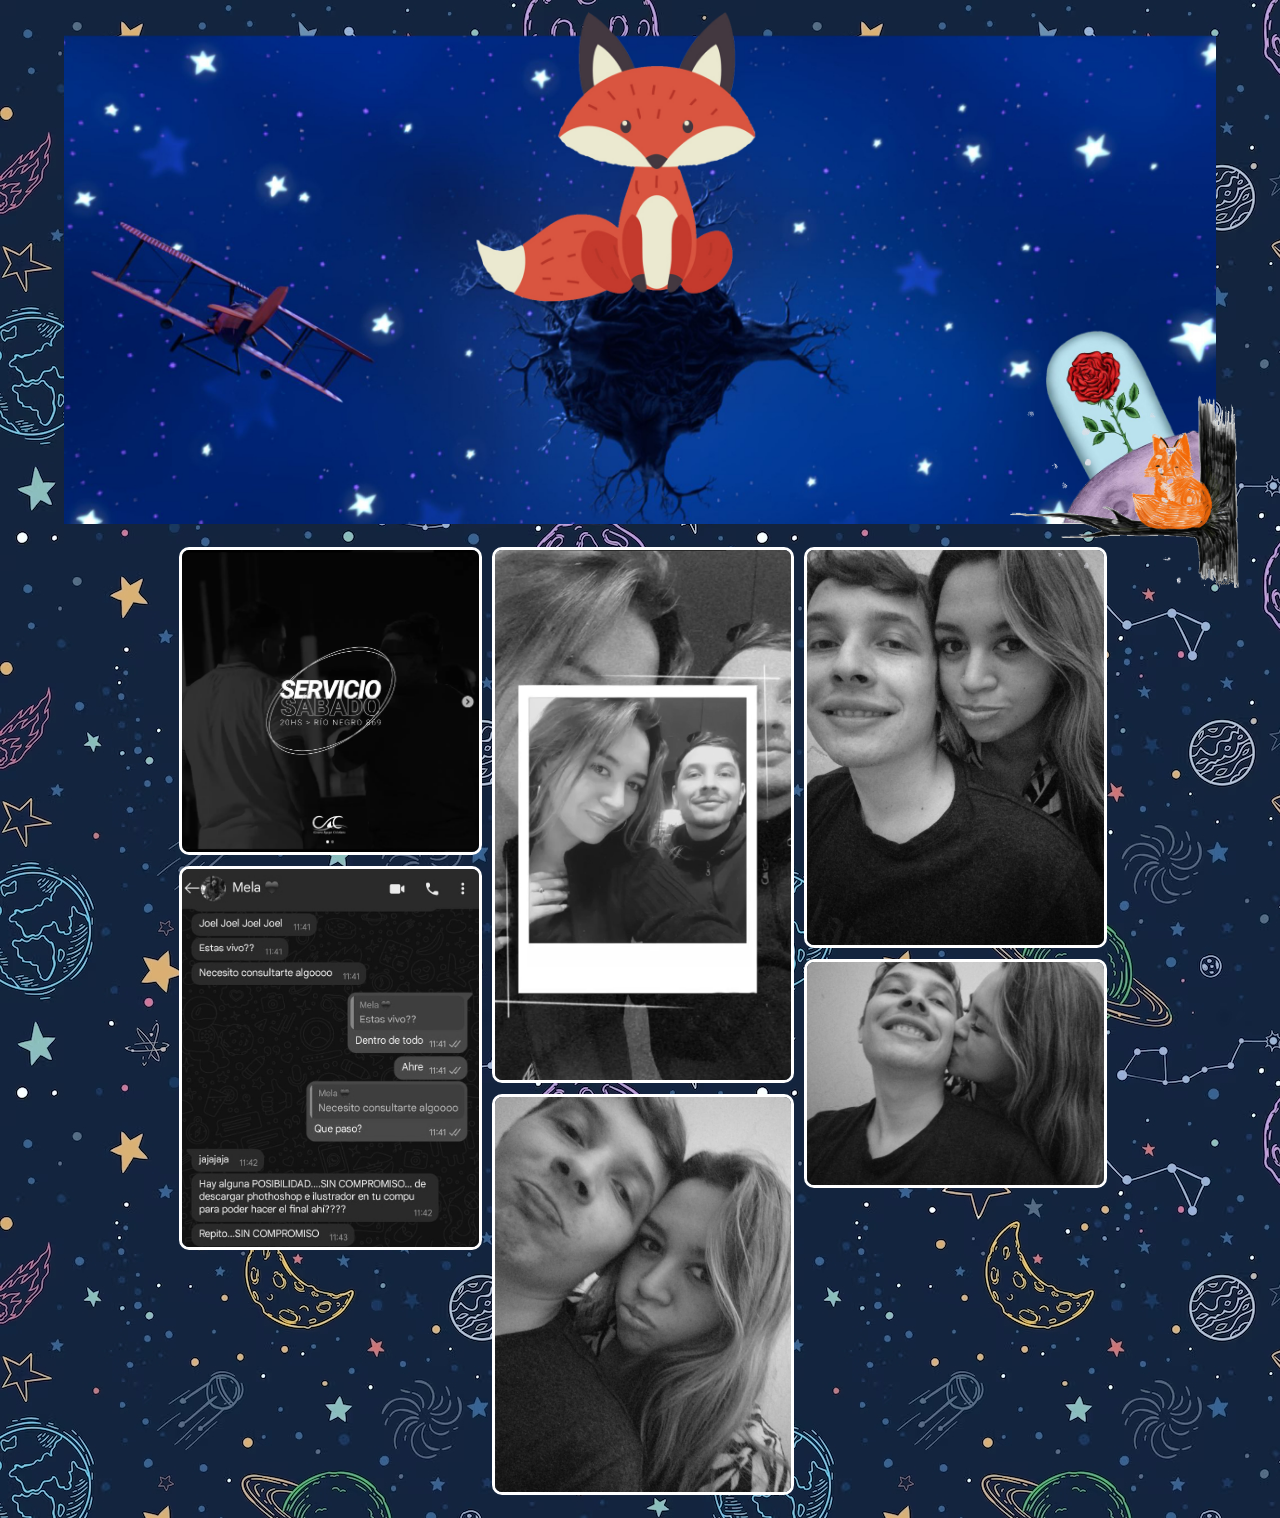
==== commit 3262c924: "Corrected mistakes and improved media queries to get a good view on mobile devices. Still working on" ====
--- a/subpages/gallery/gallery-index.html
+++ b/subpages/gallery/gallery-index.html
@@ -5,8 +5,8 @@
     <meta name="viewport" content="width=device-width, initial-scale=1.0">
     <link rel="stylesheet" href="../../css/reset.css">
     <link rel="stylesheet" href="../../css/styles.css">
+    <link rel="stylesheet" href="styles.css">
     <link rel="stylesheet" href="../../css/media-queries.css">
-    <link rel="stylesheet" href="styles.css">
     <link type="text/css" rel="stylesheet" href="../../css/lightgallery-bundle.min.css" />
     <title>Galeria</title>
 </head>
@@ -16,7 +16,9 @@
         <div class="container-shadow">
 
             <div class="intro">
-                <img src="../../images/intro.png" alt="Portada">
+                <div class="img-wrapper">
+                    <img src="../../images/intro.png" alt="Portada">
+                </div>
     
                 <div class="fox-in-tree">
                     <img src="../../images/fox-in-tree.gif" alt="Fox in Tree">
@@ -25,10 +27,6 @@
 
             <div id="lightgallery"></div>
 
-            <div class="footer">
-                <p>Joel Ermantraut & Melany Banes © Copyright 2024</p>
-            </div>
-
         </div>
 
     </div>
--- a/css/styles.css
+++ b/css/styles.css
@@ -26,7 +26,11 @@
 
 .intro {
     position: relative;
+
+    display: flex;
+    justify-content: center;
 }
+
 
 .fox-in-tree {
     position: absolute;
@@ -51,53 +55,49 @@
     cursor: pointer;
 }
 
-.first-chat {
+.section.first {
     margin: .5em 0;
 
     display: flex;
-    justify-content: center;
-    align-items: start;
 }
-.first-chat .subtitle {
+.section.first .subtitle {
     font-size: 1.5em;
 
     margin: 0.5em 0.25em;
     padding: 0.5em;
     border-bottom: 1px solid white;
 }
-.first-chat .img-wrapper {
+.section.first .img-wrapper {
     display: flex;
     padding: 0 0.5em;
 }
-.first-chat .img-wrapper img {
+.section.first .img-wrapper img {
     margin-right: .1em;
 }
 
 .inline-gallery-container {
-    width: 35%;
-
     height: 0;
     padding-bottom: 65%;
 }
 
-.first-chat .subpages {
+.section.first .subpages {
     width: 50%;
 
     margin-left: 2em;
 }
-.first-chat .subpages h1 {
+.section.first .subpages h1 {
     font-size: 2em;
 
     background: black;
 
     padding: 0.5em;
 }
-.first-chat .subpages .planets {
+.section.first .subpages .planets {
     display: flex;
     justify-content: start;
     align-items: center;
 }
-.first-chat .subpages .planets .planet {
+.section.first .subpages .planets .planet {
     width: 30%;
     height: 30%;
 
@@ -107,13 +107,12 @@
 
     cursor: pointer;
 }
-.first-chat .subpages .planets .planet img {
+.section.first .subpages .planets .planet img {
     width: 100%;
 }
-.first-chat .subpages .planets .planet div[class^='icon-'] {
+.section.first .subpages .planets .planet div[class^='icon-'] {
     width: 100%;
 
-    font-size: 2em;
     text-align: center;
 
     position: absolute;
@@ -157,65 +156,8 @@
     background: black;
 }
 
-.phrase-1 span {
-    color: rgb(255, 9, 173);
-    font-weight: bold;
-}
-.phrase-1.white {
-    color: white;
-}
-.phrase-1.pink {
-    color: rgb(255, 9, 173);
-
-    transition: color 1s;
-}
-
 .inline-gallery-container {
     background-color: rgba(0, 0, 0, 0.5);
-}
-
-.to-top {
-    width: 7%;
-    border: 2px solid white;
-
-    position: fixed;
-    right: 2em;
-    bottom: 1em;
-
-    display: block;
-}
-.to-top.hide {
-    visibility: hidden;
-    opacity: 0;
-
-    transition: all .5s;
-}
-.to-top.show {
-    visibility: visible;
-    opacity: 1;
-
-    cursor: pointer;
-
-    transition: all .5s;
-}
-.to-top p {
-    position: absolute;
-    top: 0;
-    left: 0;
-
-    width: 100%;
-    height: 100%;
-
-    display: flex;
-    justify-content: center;
-    align-items: center;
-    
-    background: rgba(0, 0, 0, 0.5);
-
-    font-size: 3em;
-    color: white;
-
-    cursor: pointer;
 }
 
 .footer {
--- a/css/media-queries.css
+++ b/css/media-queries.css
@@ -8,6 +8,22 @@
     #lightgallery {
         column-count: 3;
         /* Esta linea hace la magia */
+    }
+    .section.first .subpages .planets .planet div[class^='icon-'] {
+        font-size: 3.5em;
+    }
+
+    /* Wrapping of intro image */
+    .intro .img-wrapper, .intro .img-wrapper img {
+        width: 100%;
+    }
+
+    .section.first {
+        justify-content: center;
+        align-items: start;
+    }
+    .inline-gallery-container {
+        width: 35%;
     }
 }
 
@@ -22,6 +38,22 @@
         column-count: 2;
         /* Esta linea hace la magia */
     }
+    .section.first .subpages .planets .planet div[class^='icon-'] {
+        font-size: 2.5em;
+    }
+
+    /* Wrapping of intro image */
+    .intro .img-wrapper, .intro .img-wrapper img {
+        width: 100vw;
+    }
+
+    .section.first {
+        justify-content: center;
+        align-items: start;
+    }
+    .inline-gallery-container {
+        width: 35%;
+    }
 }
 
 @media screen and (min-width: 300px) and (max-width: 768px) {
@@ -32,7 +64,36 @@
         width: 100vw;
     }
     #lightgallery {
-        column-count: 1;
+        column-count: 2;
         /* Esta linea hace la magia */
     }
+    .section.first .subpages .planets .planet div[class^='icon-'] {
+        font-size: 2em;
+    }
+
+    /* Wrapping of intro image */
+    .intro .img-wrapper {
+        width: 150px;
+        height: 150px;
+        border-radius: 100%;
+    
+        position: relative;
+    
+        overflow: hidden;
+    }
+    .intro .img-wrapper img {
+        width: 100vw;
+        
+        position: absolute;
+        left: -90%;
+        top: 10%;
+    }
+
+    .section.first {
+        flex-direction: column;
+        align-items: center;
+    }
+    .inline-gallery-container {
+        width: 90%;
+    }
 }